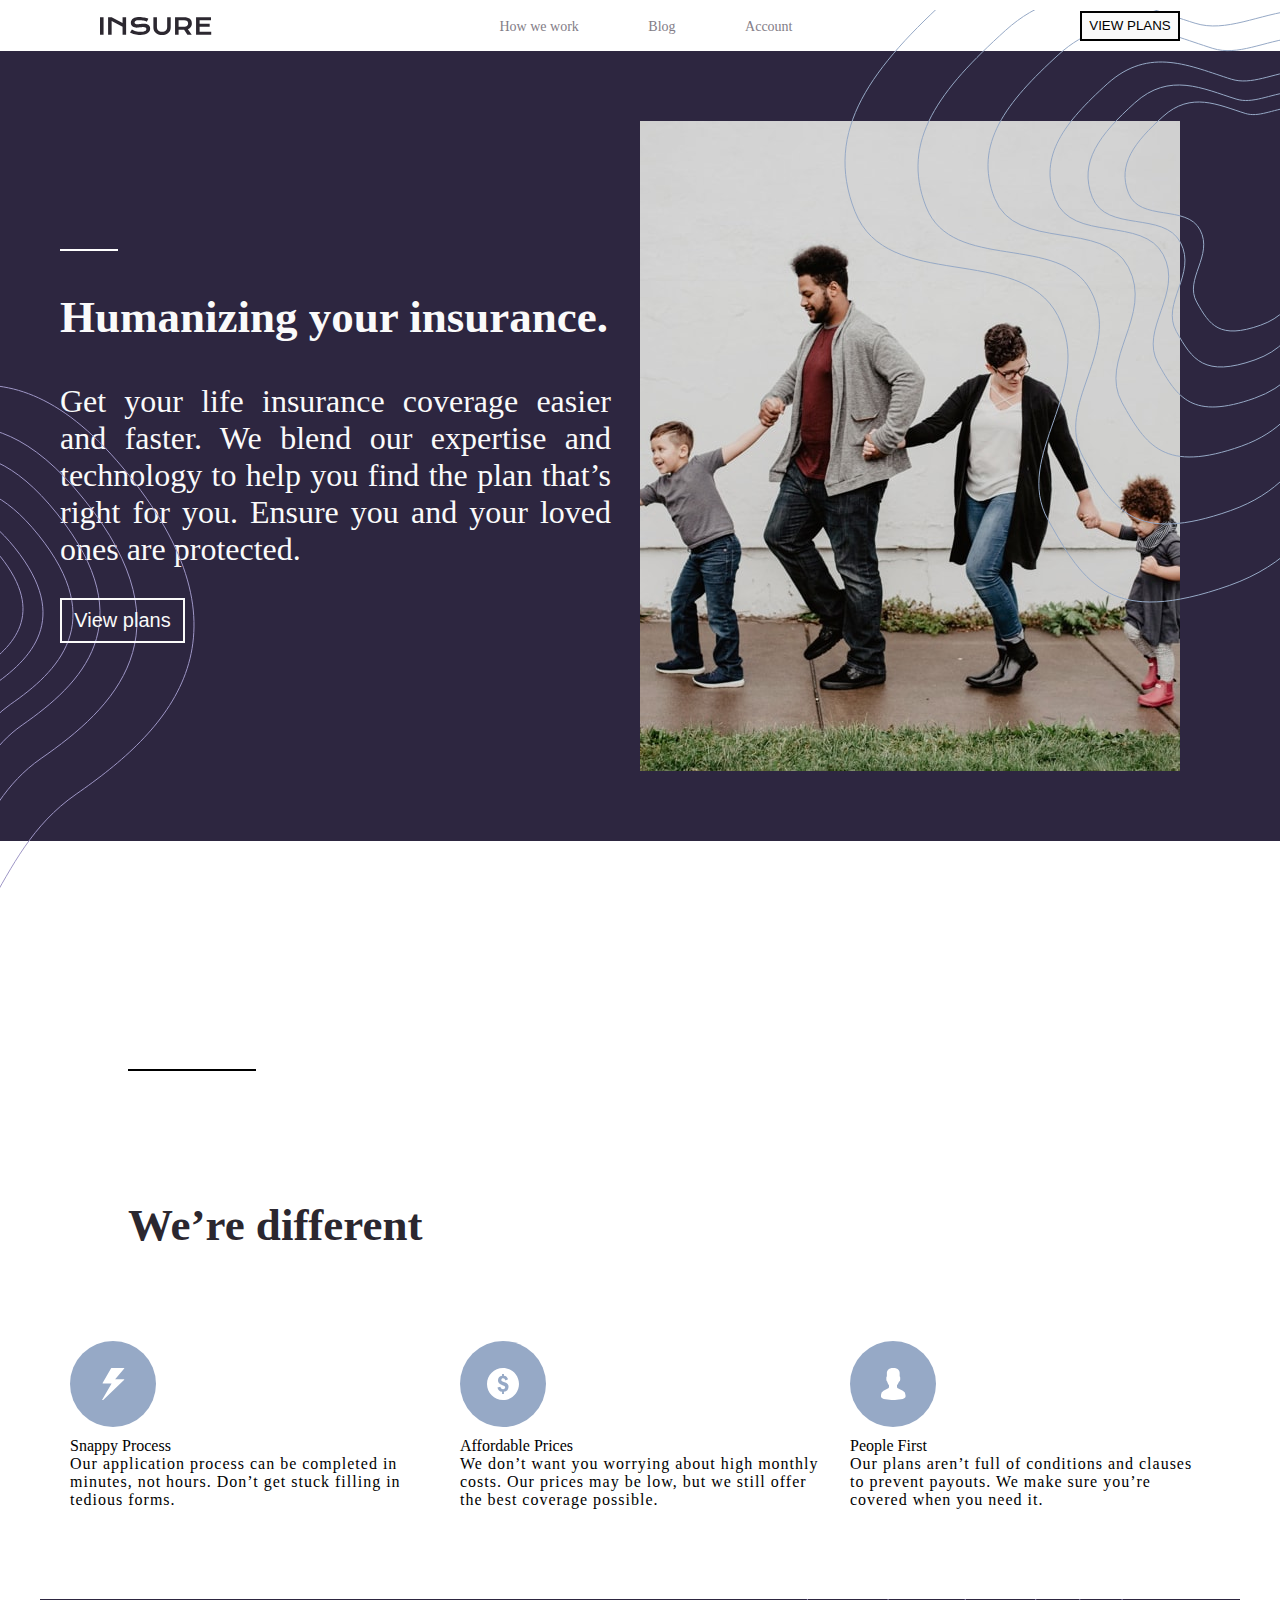
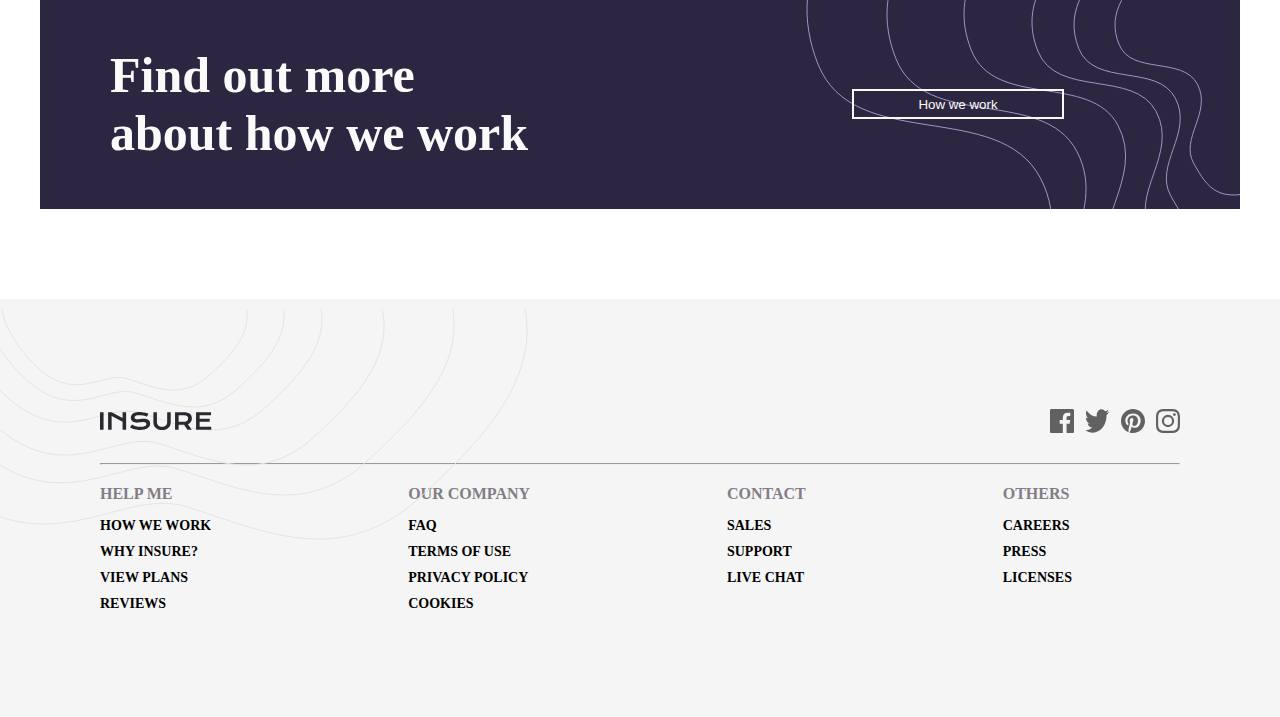
==== index.html @ f299fbd7 "Adding all files" ====
<!DOCTYPE html>
<html lang="en">

<head>
    <meta charset="UTF-8">
    <meta name="viewport" content="width=device-width, initial-scale=1.0">
    <!-- displays site properly based on user's device -->
    <link rel="stylesheet" href="style.css">
    <link rel="icon" type="image/png" sizes="32x32" href="./images/favicon-32x32.png">

    <title>Frontend Mentor | Insure landing page</title>

    <style>
        .attribution {
            font-size: 11px;
            text-align: center;
        }
        
        .attribution a {
            color: hsl(228, 45%, 44%);
        }
    </style>
</head>

<body>

    <nav class="navigation">
        <img src="logo.svg" alt="logo" class="logo">
        <ul class="unorder">
            <li><a href="">How we work</a></li>
            <li><a href="">Blog</a></li>
            <li><a href="">Account</a></li>
        </ul>
        <button class="view-plans">View plans</button>
        <img class="hamb" src="icon-hamburger.svg" alt="hamburger">
    </nav>

    <div class="header">
        <div class="content">
            
            <hr class="hr1" width="10%" color="#fff">
            <h1 class="heading"> Humanizing your insurance.</h1>
            <p class="about">Get your life insurance coverage easier and faster. We blend our expertise and technology to help you find the plan that’s right for you. Ensure you and your loved ones are protected.</p>
            <button class="view-plans2">View plans</button>
            <img class="right-patt" src="right-pattern.svg" alt="some pattern">
            <img class="left-patt" src="left-pattern.svg" alt="some pattern">
            
        </div>
        
        <div class="picture">
            <img class="image1" src="image.jpg" alt="image">

        </div>
    </div>



    <main>
        <hr class="hr2" width="10%" color="black">
        <h1 class="heading2">We’re different</h1>
        <div class="main">
            <div class="three-contents">
                <div class="contents">
                    <img class="svgs" src="snappy.svg" alt="">
                    <span class="content-span">Snappy Process </span>
                    <p class="content-para">

                        Our application process can be completed in minutes, not hours. Don’t get stuck filling in tedious forms.
                    </p>
                </div>
                <div class="contents">
                    <img class="svgs" src="prices.svg" alt="">
                    <span class="content-span">Affordable Prices </span>
                    <p class="content-para">
                        We don’t want you worrying about high monthly costs. Our prices may be low, but we still offer the best coverage possible.
                    </p>

                </div>
                <div class="contents">
                    <img class="svgs" src="first.svg" alt="">
                    <span class="content-span">People First </span>
                    <p class="content-para">
                        Our plans aren’t full of conditions and clauses to prevent payouts. We make sure you’re covered when you need it.
                    </p>
                </div>
            </div>

            <div class="find-out">

                <h1 class="find">Find out more<br/> about how we work</h1>
                <button class="we-work">How we work </button>
            </div>
        </div>
    </main>

    <div class="footer">
        <img class="footer-patt" src="footer-pattern.svg" alt="some pattern">
        <div class="wrap">
        <div class="footer-container">

        <img src="logo.svg" alt="logo-footer" class="footer-img">
        <div class="div-iconns"><img src="icon-facebook.svg" alt="" class="iconns"><img src="icon-twitter.svg" alt="" class="iconns"><img src="icon-pinterest.svg" alt="" class="iconns"><img src="icon-instagram.svg" alt="" class="iconns">
        </div>
        </div>

        <hr class="footer-hr" width="90%">
        <div class="last">
            <div class="footer-cont">
                <span class="foot-span">Help me</span>
                <a href="#" class="footer-anchor">How we work</a>
                <a href="#" class="footer-anchor">Why Insure?</a>
                <a href="#" class="footer-anchor">View plans</a>
                <a href="#" class="footer-anchor"> Reviews </a>
            </div>
            <div class="footer-cont">
                <span class="foot-span">Our company</span>
                <a href="#" class="footer-anchor">FAQ</a>
                <a href="#" class="footer-anchor">Terms of use </a>
                <a href="#" class="footer-anchor">Privacy policy</a>
                <a href="#" class="footer-anchor">Cookies</a>
            </div>
            <div class="footer-cont">
                <span class="foot-span">Contact </span>
                <a href="#" class="footer-anchor">Sales</a>
                <a href="#" class="footer-anchor">Support</a>
                <a href="#" class="footer-anchor">Live chat</a>
            </div>
            <div class="footer-cont">
                <span class="foot-span">Others</span>
                <a href="#" class="footer-anchor">Careers</a>
                <a href="#" class="footer-anchor">Press</a>
                <a href="#" class="footer-anchor">Licenses</a>
            </div>
        </div>
    </div>
    </div>


<!-- 
    <div class="attribution">
        Challenge by <a href="https://www.frontendmentor.io?ref=challenge" target="_blank">Frontend Mentor</a>. Coded by <a href="#">Mihir</a>.
    </div> -->
</body>

</html>
---- style.css ----
* {
    margin: 0;
    padding: 0;
    box-sizing: border-box;
}


    .navigation {
        display: flex;
    align-items: center;
    justify-content: space-between;
    height: 51px;
    padding: 0 100px
    }
       
        /* padding: 0 5%; */
 



    /* .logo {
        width: 80px;
        height: 10px;
    
    } */

.hamb {
    display: none;
}

.unorder {
    display: flex;
    align-items: center;
    justify-content: space-evenly;
    width: 40%;
    list-style: none;

}

.view-plans {
    width: 100px;
   z-index: 3;
    text-transform: uppercase;
    height: 30px;
   
    background-color: hsl(0, 0%, 98%);
    border: 2px solid #000;
}

.header {
    color: hsl(0, 0%, 98%);
    width: 100%;
    height: auto;
    padding:60px;
    display: flex;
    flex-direction: row ;
    background-color: hsl(256, 26%, 20%);
    

.content{
    width: 50%;
    display: flex;
    height: auto;
    flex-direction: column;
    justify-content: center;
}

.picture{
    width: 50%;
    height: auto;
    .image1{
        max-width: 100%;
    }
}}

a {
    font-size: 14px;
    text-decoration: none;
    color: hsl(273, 4%, 51%);
}

.heading {
    font-size: 45px;
    margin: 40px 0;
}

.about {
    width: 95%;
    font-size: 32px;
    margin: 0 0 30px 0;
    text-align: justify;
}

.view-plans2 {
    width: 125px;
    height: 45px;
    cursor: pointer;
    font-size: 20px;
    z-index: 6;

    color: hsl(0, 0%, 98%);
    border: 2px solid hsl(0, 0%, 98%);
    background-color: transparent;
}
main{
    padding-top: 100px;
}
.left-patt {
    visibility: visible;
    position: absolute;
    transform: translateY(375px);
    z-index: 3 !important;
    top: 0;
    left: 0;
}

.right-patt {
    visibility: visible;
    position: absolute;
    z-index: 2;
    top: 0;
    right: 0;
}


/* ----  header ends  ---- */


/* ----  header ends  ---- */


/* ----  header ends  ---- */


/* ----  header ends  ---- */

.main {
    padding: 40px;
    display: flex;
    flex-direction: column;
    align-items: center;
    justify-content: end;
}

.heading2 {
    margin: 0 10%;
    font-size: 45px;
    color: hsl(270, 9%, 17%);
}

.three-contents {
    width: 100%;
    margin: 40px auto;
    display: flex;
    flex-direction: row;
    align-items: center;
    justify-content: space-evenly;
}

.content>span,img {
    display: block;
    margin: 10px 0;
    font-size: 20px;
}

.contents {
    width: 30%
}

.content-para {
    letter-spacing: 1px;
}

.find-out {
    background-image: url(mid-pattern.svg);
    background-position-x: right;
    font-size: 10px;
    background-repeat: no-repeat;
    width: 100%;
    background-color: hsl(256, 26%, 20%);
    color: hsl(0, 0%, 98%);
    padding: 70px;
    display: flex;
    flex-direction: row;
    align-items: center;
    margin: 50px;
    height: 210px;
}

.mid-patt {
    visibility: visible;
    position: absolute;
    top: 0;
    right: 0;
}

.find {
    font-size: 50px;
    width: 70%;
}

.we-work {
    color: hsl(0, 0%, 98%);
    background-color: transparent;
    width: 20%;
    height: 30px;
    border: 2px solid hsl(0, 0%, 98%);
    cursor: pointer;
}

.hr2 {
    visibility: visible;
    margin: 10%;
    color: hsl(273, 4%, 51%);
}


/* ------ F O O T E R -------- */


/* ------ F O O T E R -------- */


/* ------ F O O T E R -------- */


/* ------ F O O T E R -------- */

.footer {
    background-color: hsl(0, 0%, 96%);
   
    
}

.footer-container{
    display: flex;
    align-items: center;
    width: 100%;
    margin: 0 0 20px 0;
    justify-content: space-between;

    
}
.footer-patt {
    float:left;  
    z-index: 0;
    position: absolute;
    background-repeat: no-repeat;
}



.iconns {
    display: inline-block;
    cursor: pointer;
    opacity: .6;
}

.div-iconns {
    width: 130px;
    display: flex;
    justify-content: space-between;
}

.footer-hr {
    margin: 20px auto;
    width: 100%;
}

.footer-cont {
    display: flex;
    flex-direction: column;
}

.footer-anchor {
    color: #000;
    margin: 5px 0;
    z-index: 5;
}

.foot-span {
    color: hsl(273, 4%, 51%);
    margin: 0 0 10px 0;
}
.wrap{
    padding: 100px;
}
.last {
    font-weight: bold;
    text-transform: uppercase;
    display: flex;
    width: 90%;
    z-index: 5;
   
    justify-content: space-between;
}
.footer-img{
    z-index: 2;
}


/* ------ hovers ------- */


/* ------ hovers ------- */


/* ------ hovers ------- */


/* ------ hovers ------- */

.div-iconns>.iconns:hover {
    opacity: 1;
}

.we-work:hover,
.view-plans2:hover {
    background-color: hsl(0, 0%, 98%);
    color: #000;
    transition: .4s;
}

.view-plans:hover {
    background-color: hsl(256, 26%, 20%);
    color: hsl(0, 0%, 98%);
    transition: .4s;
}

a:hover {
    color: #000;
    font-weight: bold;
    transition: .4s;
}

.footer-anchor:hover {
    text-decoration: underline;
}

/* @media all and (max-width:900px) and (min-width:700px) {
    .navigation {
        
    }
    .logo {
        width: 70px;
        height: 10px;
        top: 35%;
        left: 50px;
    }
    
    .unorder {
        right: 30%;
        width: 150px;
    }
    .main {
        padding: 30px;
    }
    .view-plans {
        width: 13%;
        top: 25%;
        bottom: 25%;
        right: 10%;
        font-size: .80px;
    }
    .about {
        top: 180px;
        width: 30%;
        font-size: 16px;
        line-height: 1.2;
    }
} */

@media all and (max-width:600px) {
    .navigation {
        width: 100%;
        height: auto;
        display: flex;
        justify-content:space-between;
        align-items: center;
        padding: 10px 20px;
         }
      .hamb {
        display: block;
        /* float: right; */
    }
    .unorder,.view-plans  {
        display: none;
        
    }
   
   
    .header{
        padding: 0 0 40px 0  ;
        flex-direction: column-reverse;
        align-items: center;
        .hr1{
            display: none;
        }
        .right-patt,.left-patt{
            display: none;
            z-index: 0;
        }
    
        .picture{
            width: 100%;
        }
        .content{
            width: 90%;
        }
    }
    .main{
        padding: 0 40px;
    }
    .three-contents{
        flex-direction: column;
        justify-content: center;
        .contents{
            width: 100%;
            margin: 20px 0;
            font-size: 20px;
            display: flex;
            flex-direction: column;
            align-items: center;
            justify-content: center;
            .svgs{
                width: 40%;
                height: auto;
            }
            .content-span{
                font-size: 40px;
                font-weight: bold;
            }
            .content-para{
                font-size: 30px;
                letter-spacing: 2px;
                text-align: justify;
            }
            .svgs,.content-para,.content-span{
                margin: 20px 0;
            }

        }
       
    }
    .contents:nth-child(2){
        border-top: 5px solid rgb(121, 121, 121);
        border-bottom: 5px solid rgb(121, 121, 121) ;
    }
    .find-out{
        display: flex;
        flex-direction: column;
        padding: 20px;
        width: 100%;
        height: auto;
        justify-content: center;
        align-items: center;
        .find{
            font-size: 40px;
    text-align: center;
        }
    }
    .we-work{
    width: 60%;
    height: 50px;
        margin: 10px;
    }
    .wrap{
        padding: 0;
        .footer-container{
            display: flex;
            flex-direction: column;
            align-items: center;
            .footer-img{
                display: block;
            }
            .div-iconns{
                width: 100%;
                justify-content: center;
                .iconns{
                    margin: 20px;
                }
            }
        }
    }
    .last{
width: 100%;
    align-items: center;
    flex-direction: column;
    text-align: center;
    line-height: 2;
    .footer-anchor{
            font-size: 25px;

    }

.foot-span{
    font-size: 40px;
    margin: 10px 0 0 0;
    color: hsl(273, 4%, 51%)
}    }
.footer-patt{
    display: none;
}
    
}
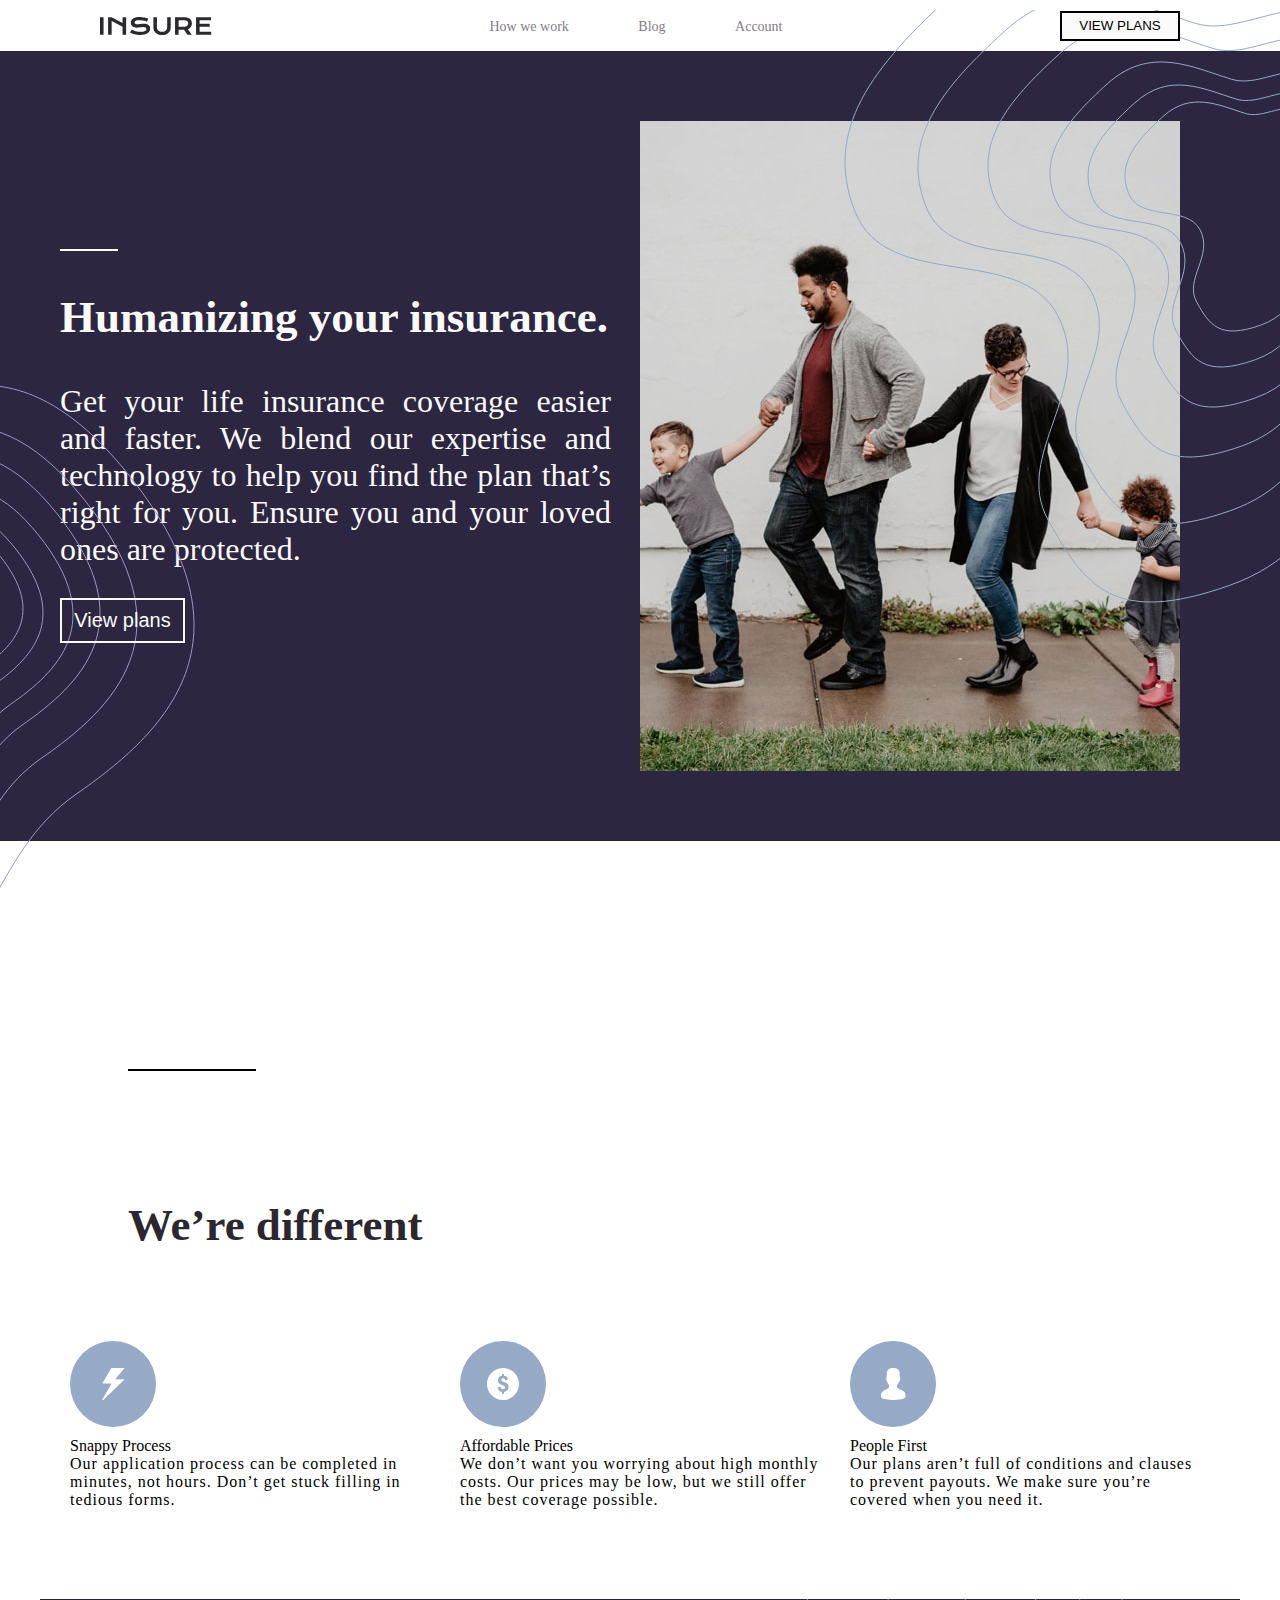
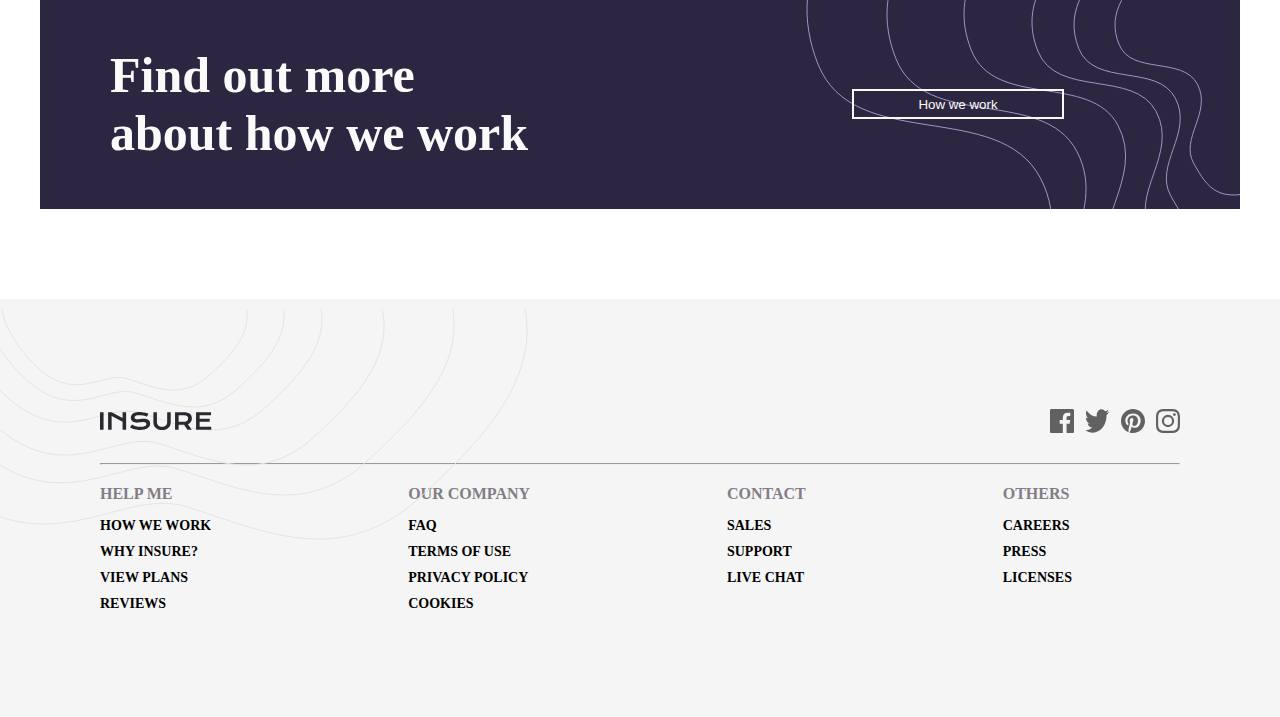
==== commit 835d12d3: "All changes done" ====
--- a/index.html
+++ b/index.html
@@ -10,16 +10,6 @@
 
     <title>Frontend Mentor | Insure landing page</title>
 
-    <style>
-        .attribution {
-            font-size: 11px;
-            text-align: center;
-        }
-        
-        .attribution a {
-            color: hsl(228, 45%, 44%);
-        }
-    </style>
 </head>
 
 <body>
@@ -32,7 +22,16 @@
             <li><a href="">Account</a></li>
         </ul>
         <button class="view-plans">View plans</button>
-        <img class="hamb" src="icon-hamburger.svg" alt="hamburger">
+        <img class="hamb" src="icon-hamburger.svg" alt="hamburger" onclick="showMenu()">
+        <div class="menu" id="menu">
+            <h2 class="h2">Menu</h2>
+            <ul class="menu-opt">
+                <li class="items"> <a class="txt" href="">How we work</a></li>
+                <li class="items"><a class="txt" href="">Blog</a></li>
+                <li class="items"><a class="txt" href="">Account</a></li>
+            </ul>
+
+        </div>
     </nav>
 
     <div class="header">
@@ -135,7 +134,15 @@
     </div>
     </div>
 
-
+    <script>
+        function showMenu(){
+            if(document.getElementById("menu").style.display=="block"){
+                document.getElementById("menu").style.display="none";
+            }else{
+                document.getElementById("menu").style.display="block"
+            }
+}
+    </script>
 <!-- 
     <div class="attribution">
         Challenge by <a href="https://www.frontendmentor.io?ref=challenge" target="_blank">Frontend Mentor</a>. Coded by <a href="#">Mihir</a>.
--- a/style.css
+++ b/style.css
@@ -10,7 +10,10 @@
     align-items: center;
     justify-content: space-between;
     height: 51px;
-    padding: 0 100px
+    padding: 0 100px;
+    .menu{
+        display: none;
+    }
     }
        
         /* padding: 0 5%; */
@@ -38,7 +41,7 @@
 }
 
 .view-plans {
-    width: 100px;
+    width: 120px;
    z-index: 3;
     text-transform: uppercase;
     height: 30px;
@@ -378,6 +381,39 @@
         justify-content:space-between;
         align-items: center;
         padding: 10px 20px;
+        position: relative;
+        .menu{
+            /* display: block; */
+            width:300px;
+            position: absolute;
+            height: 40vh;
+            /* transition: 2s; */
+            background-color: rgba(52, 37, 57, 0.934);
+            color: #fff;
+            right: 0;
+            font-size: 20px;
+            top: 75px;
+            padding: 40px;
+            .h2{
+                margin-bottom: 70px;
+            }
+            .menu-opt{
+                text-decoration: none;
+                list-style-type: none;
+                font-weight: bold;
+                .txt{
+                    font-size: 25px;
+                    
+                    color: #fff;
+                }
+                .items{
+                    border-left: #fff solid 2px;
+                    padding-left: 25px;
+                    margin: 30px 0;
+
+                }
+            }
+        }
          }
       .hamb {
         display: block;
@@ -417,7 +453,7 @@
         .contents{
             width: 100%;
             margin: 20px 0;
-            font-size: 20px;
+            font-size: 15px;
             display: flex;
             flex-direction: column;
             align-items: center;
@@ -427,12 +463,12 @@
                 height: auto;
             }
             .content-span{
-                font-size: 40px;
+                font-size: 35px;
                 font-weight: bold;
             }
             .content-para{
-                font-size: 30px;
-                letter-spacing: 2px;
+                font-size: 25px;
+                letter-spacing: 1px;
                 text-align: justify;
             }
             .svgs,.content-para,.content-span{
@@ -484,6 +520,7 @@
     }
     .last{
 width: 100%;
+padding: 10px 0;
     align-items: center;
     flex-direction: column;
     text-align: center;
@@ -494,10 +531,13 @@
     }
 
 .foot-span{
-    font-size: 40px;
+    font-size: 35px;
     margin: 10px 0 0 0;
     color: hsl(273, 4%, 51%)
-}    }
+} 
+.footer-anchor{
+    font-size: 20px;
+}   }
 .footer-patt{
     display: none;
 }
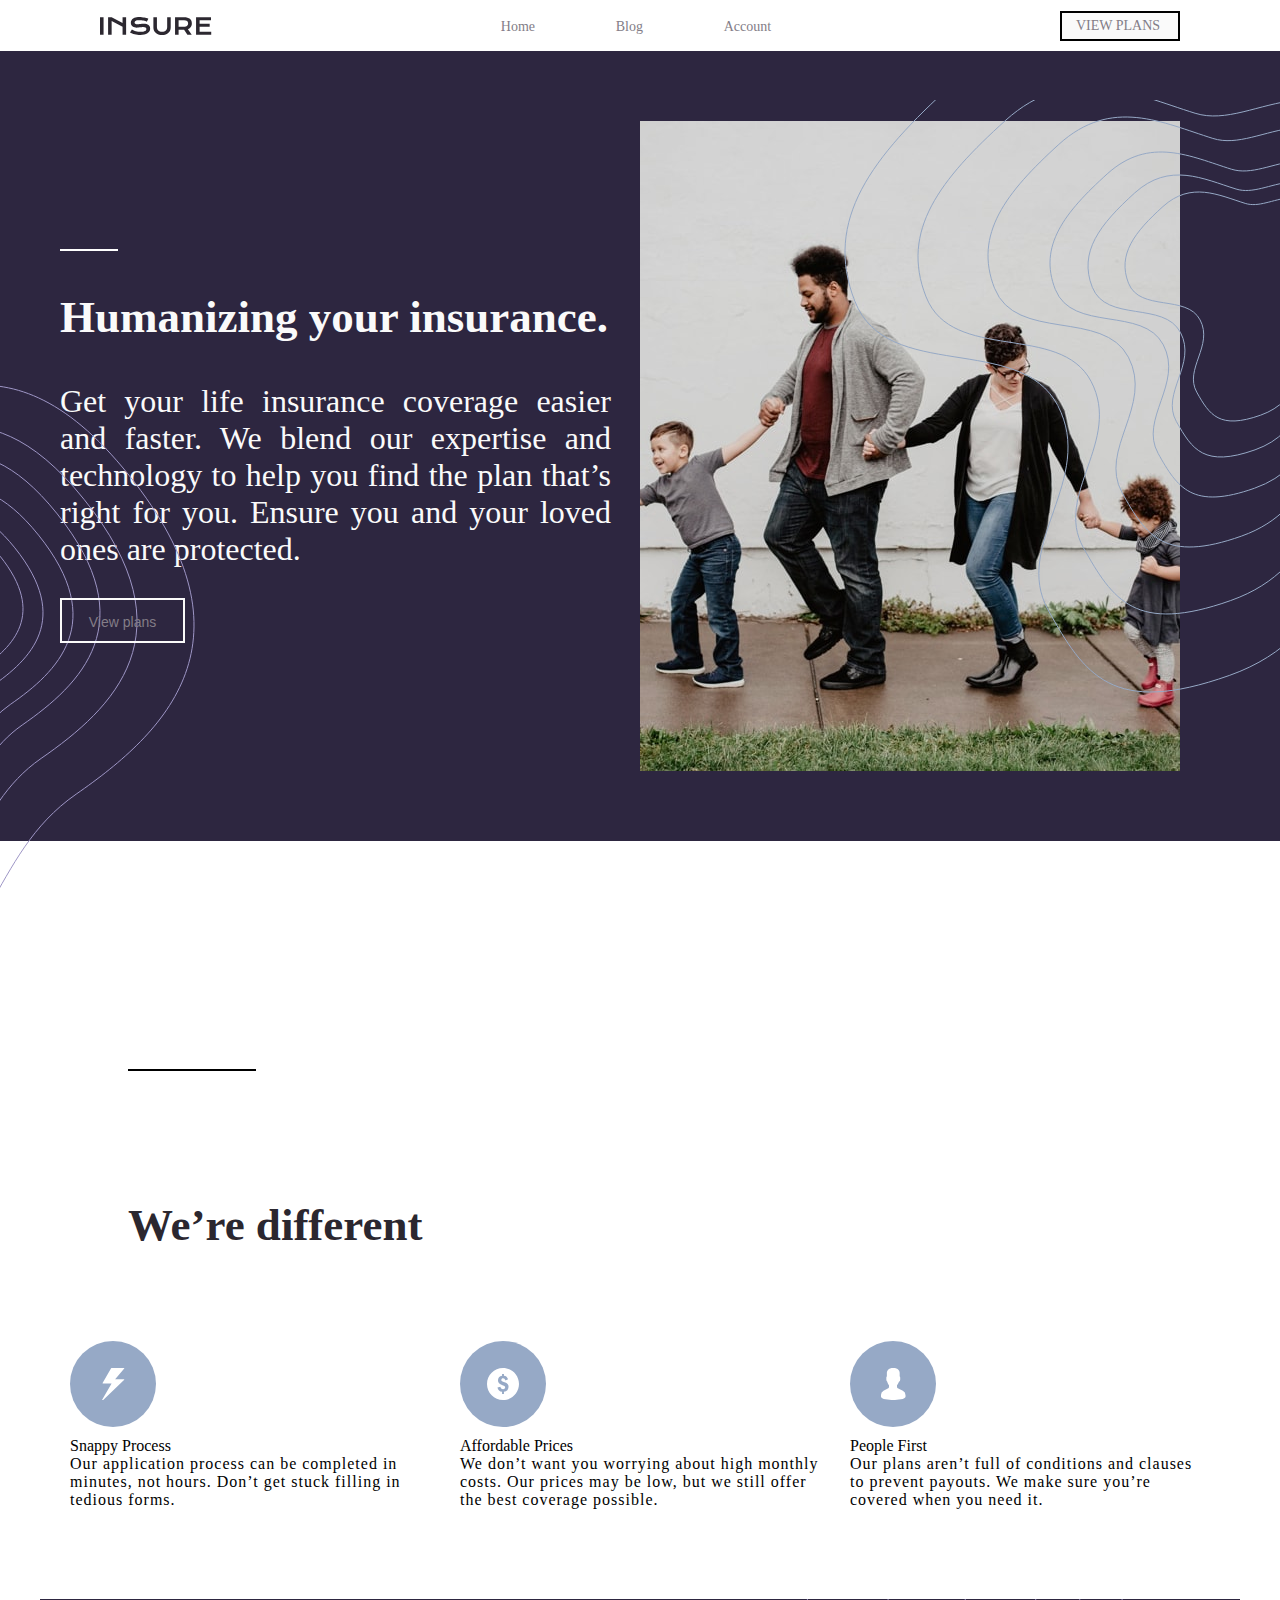
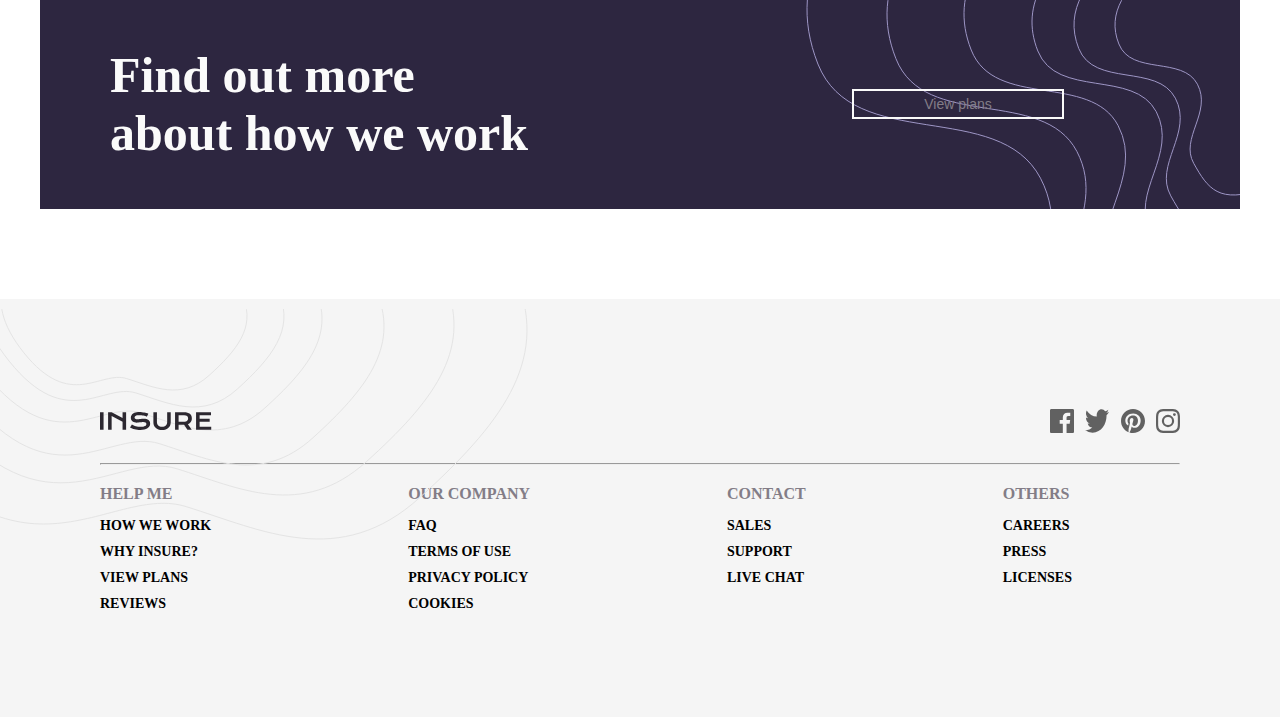
==== commit 64960b52: "Added other web pages to make it a website!" ====
--- a/index.html
+++ b/index.html
@@ -7,8 +7,7 @@
     <!-- displays site properly based on user's device -->
     <link rel="stylesheet" href="style.css">
     <link rel="icon" type="image/png" sizes="32x32" href="./images/favicon-32x32.png">
-
-    <title>Frontend Mentor | Insure landing page</title>
+    <title>Insure landing page</title>
 
 </head>
 
@@ -17,18 +16,18 @@
     <nav class="navigation">
         <img src="logo.svg" alt="logo" class="logo">
         <ul class="unorder">
-            <li><a href="">How we work</a></li>
-            <li><a href="">Blog</a></li>
-            <li><a href="">Account</a></li>
+            <li><a title="You are on Home Page!">Home</a></li>
+            <li><a href="blog.html">Blog</a></li>
+            <li><a href="account.html">Account</a></li>
         </ul>
-        <button class="view-plans">View plans</button>
-        <img class="hamb" src="icon-hamburger.svg" alt="hamburger" onclick="showMenu()">
+        <a class="view-plans" href="plans.html" style="padding: 5px 14px;">View plans
+          </a>        <img class="hamb" src="icon-hamburger.svg" alt="hamburger" onclick="showMenu()">
         <div class="menu" id="menu">
             <h2 class="h2">Menu</h2>
             <ul class="menu-opt">
-                <li class="items"> <a class="txt" href="">How we work</a></li>
-                <li class="items"><a class="txt" href="">Blog</a></li>
-                <li class="items"><a class="txt" href="">Account</a></li>
+                <li class="items"> <a class="txt" title="You are on Home Page!">Home</a></li>
+                <li class="items"><a class="txt" href="blog.html">Blog</a></li>
+                <li class="items"><a class="txt" href="account.html">Account</a></li>
             </ul>
 
         </div>
@@ -40,8 +39,9 @@
             <hr class="hr1" width="10%" color="#fff">
             <h1 class="heading"> Humanizing your insurance.</h1>
             <p class="about">Get your life insurance coverage easier and faster. We blend our expertise and technology to help you find the plan that’s right for you. Ensure you and your loved ones are protected.</p>
-            <button class="view-plans2">View plans</button>
-            <img class="right-patt" src="right-pattern.svg" alt="some pattern">
+            <button class="view-plans2"><a href="plans.html">
+                View plans
+              </a></button>            <img class="right-patt" src="right-pattern.svg" alt="some pattern">
             <img class="left-patt" src="left-pattern.svg" alt="some pattern">
             
         </div>
@@ -87,8 +87,9 @@
             <div class="find-out">
 
                 <h1 class="find">Find out more<br/> about how we work</h1>
-                <button class="we-work">How we work </button>
-            </div>
+                <button class="we-work"><a href="plans.html">
+                    View plans
+                  </a></button>            </div>
         </div>
     </main>
 
@@ -134,19 +135,7 @@
     </div>
     </div>
 
-    <script>
-        function showMenu(){
-            if(document.getElementById("menu").style.display=="block"){
-                document.getElementById("menu").style.display="none";
-            }else{
-                document.getElementById("menu").style.display="block"
-            }
-}
-    </script>
-<!-- 
-    <div class="attribution">
-        Challenge by <a href="https://www.frontendmentor.io?ref=challenge" target="_blank">Frontend Mentor</a>. Coded by <a href="#">Mihir</a>.
-    </div> -->
+ <script src="js.js"></script>
 </body>
 
 </html>--- a/style.css
+++ b/style.css
@@ -1,3 +1,10 @@
+@import url('https://fonts.googleapis.com/css2?family=Poppins:wght@200;300;400;500;600;700&display=swap');
+
+body{
+  min-height: 100vh;
+  width: 100%;
+}
+
 * {
     margin: 0;
     padding: 0;
@@ -11,25 +18,16 @@
     justify-content: space-between;
     height: 51px;
     padding: 0 100px;
+    background-color: #fff;
     .menu{
         display: none;
     }
     }
        
-        /* padding: 0 5%; */
- 
-
-
-
-    /* .logo {
-        width: 80px;
-        height: 10px;
-    
-    } */
 
 .hamb {
     display: none;
-}
+  }
 
 .unorder {
     display: flex;
@@ -120,8 +118,8 @@
 .right-patt {
     visibility: visible;
     position: absolute;
-    z-index: 2;
-    top: 0;
+    /* z-index: 2; */
+    top: 10%;
     right: 0;
 }
 
@@ -131,11 +129,6 @@
 
 /* ----  header ends  ---- */
 
-
-/* ----  header ends  ---- */
-
-
-/* ----  header ends  ---- */
 
 .main {
     padding: 40px;
@@ -224,11 +217,6 @@
 /* ------ F O O T E R -------- */
 
 
-/* ------ F O O T E R -------- */
-
-
-/* ------ F O O T E R -------- */
-
 .footer {
     background-color: hsl(0, 0%, 96%);
    
@@ -340,38 +328,6 @@
     text-decoration: underline;
 }
 
-/* @media all and (max-width:900px) and (min-width:700px) {
-    .navigation {
-        
-    }
-    .logo {
-        width: 70px;
-        height: 10px;
-        top: 35%;
-        left: 50px;
-    }
-    
-    .unorder {
-        right: 30%;
-        width: 150px;
-    }
-    .main {
-        padding: 30px;
-    }
-    .view-plans {
-        width: 13%;
-        top: 25%;
-        bottom: 25%;
-        right: 10%;
-        font-size: .80px;
-    }
-    .about {
-        top: 180px;
-        width: 30%;
-        font-size: 16px;
-        line-height: 1.2;
-    }
-} */
 
 @media all and (max-width:600px) {
     .navigation {
@@ -386,7 +342,7 @@
             /* display: block; */
             width:300px;
             position: absolute;
-            height: 40vh;
+            height: auto;
             /* transition: 2s; */
             background-color: rgba(52, 37, 57, 0.934);
             color: #fff;
@@ -410,6 +366,7 @@
                     border-left: #fff solid 2px;
                     padding-left: 25px;
                     margin: 30px 0;
+                    z-index: 7;
 
                 }
             }
@@ -542,4 +499,241 @@
     display: none;
 }
     
-}+}
+/* Account Page css starts here
+Account Page css starts here */
+/* Account Page css starts here */
+
+
+.acc-main{
+    width: 100%;
+    min-height: 100vh;
+}
+.account-cont{
+/* display: grid;
+place-items: center; */
+display: block;
+margin:  auto;
+  width: 35%;
+  background: #fff;
+  border-radius: 7px;
+  box-shadow: 0 5px 10px rgba(0,0,0,0.3);
+}
+.account-cont .registration{
+  display: none;
+}
+#check:checked ~ .registration{
+  display: block;
+}
+#check:checked ~ .login{
+  display: none;
+}
+#check{
+  display: none;
+}
+.account-cont .form{
+  padding: 2rem;
+}
+.form header{
+  font-size: 2rem;
+  font-weight: 500;
+  text-align: center;
+  margin-bottom: 1.5rem;
+}
+ .form input{
+   height: 60px;
+   width: 100%;
+   padding: 0 15px;
+   font-size: 17px;
+   margin-bottom: 1.3rem;
+   border: 1px solid #ddd;
+   border-radius: 6px;
+   outline: none;
+ }
+ .form input:focus{
+   box-shadow: 0 1px 0 rgba(0,0,0,0.2);
+ }
+.form a{
+  font-size: 16px;
+  color: hsl(256, 26%, 20%);
+  text-decoration: none;
+}
+.form a:hover{
+  text-decoration: underline;
+}
+.form input.button{
+  color: #fff;
+  background: hsl(256, 26%, 20%);
+  font-size: 1.2rem;
+  font-weight: 500;
+  letter-spacing: 1px;
+  margin-top: 1.7rem;
+  cursor: pointer;
+  transition: 0.4s;
+}
+.form input.button:hover{
+  background: hsl(256, 26%, 20%);
+}
+.signup{
+  font-size: 17px;
+  text-align: center;
+}
+.signup label{
+  color: hsl(256, 26%, 20%);
+  cursor: pointer;
+}
+.signup label:hover{
+  text-decoration: underline;
+}
+/* 
+Blog css goes here
+Blog css goes here
+Blog css goes here */
+.blg{
+    width: 90%;
+    display: block;
+    margin: 0 auto;
+    
+}
+.blg>.icons>p{
+    width: 60%;
+    font-size: large    ;
+text-align: justify;}
+.blg>.icons>.blg-img{
+    width: 250px;
+    height: 250px;
+}
+.blg>.icons:nth-child(even){
+    display: flex;
+    flex-direction: row;
+    margin: 50px 0;
+    color: #fff;
+    background-color: hsla(256, 25%, 20%, 0.776);
+    
+}
+.blg>.icons:nth-child(odd){
+    display: flex;
+    background-color: hsla(256, 25%, 20%, 0.158);
+    
+    flex-direction: row-reverse;
+    /* background-color: aqua; */
+
+}
+
+.blg>.icons{
+    justify-content: space-around;
+    padding: 5%;
+    align-items: center;
+}
+
+/* Plan page goes here
+Plan page goes here
+Plan page goes here */
+.plan-res{
+    width: 100%;
+    display: flex;
+    flex-direction: row;
+    justify-content: center;
+    align-items: center;
+}
+.columns {
+    /* float: left; */
+    width: 30%;
+    padding: 8px;
+    margin: 20px 10;
+  }
+  
+  .price {
+    list-style-type: none;
+    border: 1px solid #eee;
+    margin: 0;
+    padding: 0;
+    transition: 0.3s;
+  }
+  
+  .price:hover {
+    box-shadow: 0 8px 12px 0 rgba(0,0,0,0.2)
+  }
+  
+  .price .plan-header {
+    background-color: #111;
+    color: white;
+    font-size: 25px;
+  }
+  
+  .price li {
+    border-bottom: 1px solid #eee;
+    padding: 20px;
+    text-align: center;
+  }
+  
+  .price .grey {
+    background-color: #eee;
+    font-size: 20px;
+  }
+  
+  .plan-but {
+    background-color: hsla(256, 25%, 20%, 0.849);
+    border: none;
+    color: white;
+    padding: 10px 25px;
+    text-align: center;
+    text-decoration: none;
+    font-size: 18px;
+    &:hover{
+        color: #fff;
+    }
+  }
+  
+@media screen and (max-width:1000px) {
+    .account-cont{
+        width:60%;
+        height: 60%;
+    }
+}
+@media screen and (max-width:900px) {
+    .account-cont{
+        width:60%;
+        height: 60%;
+    }
+    
+}
+@media screen and (max-width:700px) {
+    .account-cont{
+        width:60%;
+        height: 70%;
+    }
+    
+}
+@media screen and (max-width:600px) {
+    .plan-res{
+        flex-direction: column;
+
+    }
+    .plan-res>.columns{
+        width: 90%;
+    }
+    .account-cont{
+        width:80%;
+        height: 80%;
+    }
+    
+}
+@media screen and (max-width:400px) {
+.plan-res{
+    flex-direction: column;
+
+}
+   
+.plan-res>.columns{
+    width: 90%;
+}.account-cont{
+        width:90%;
+        height: 90%;
+    }
+    
+}
+
+
+
+
